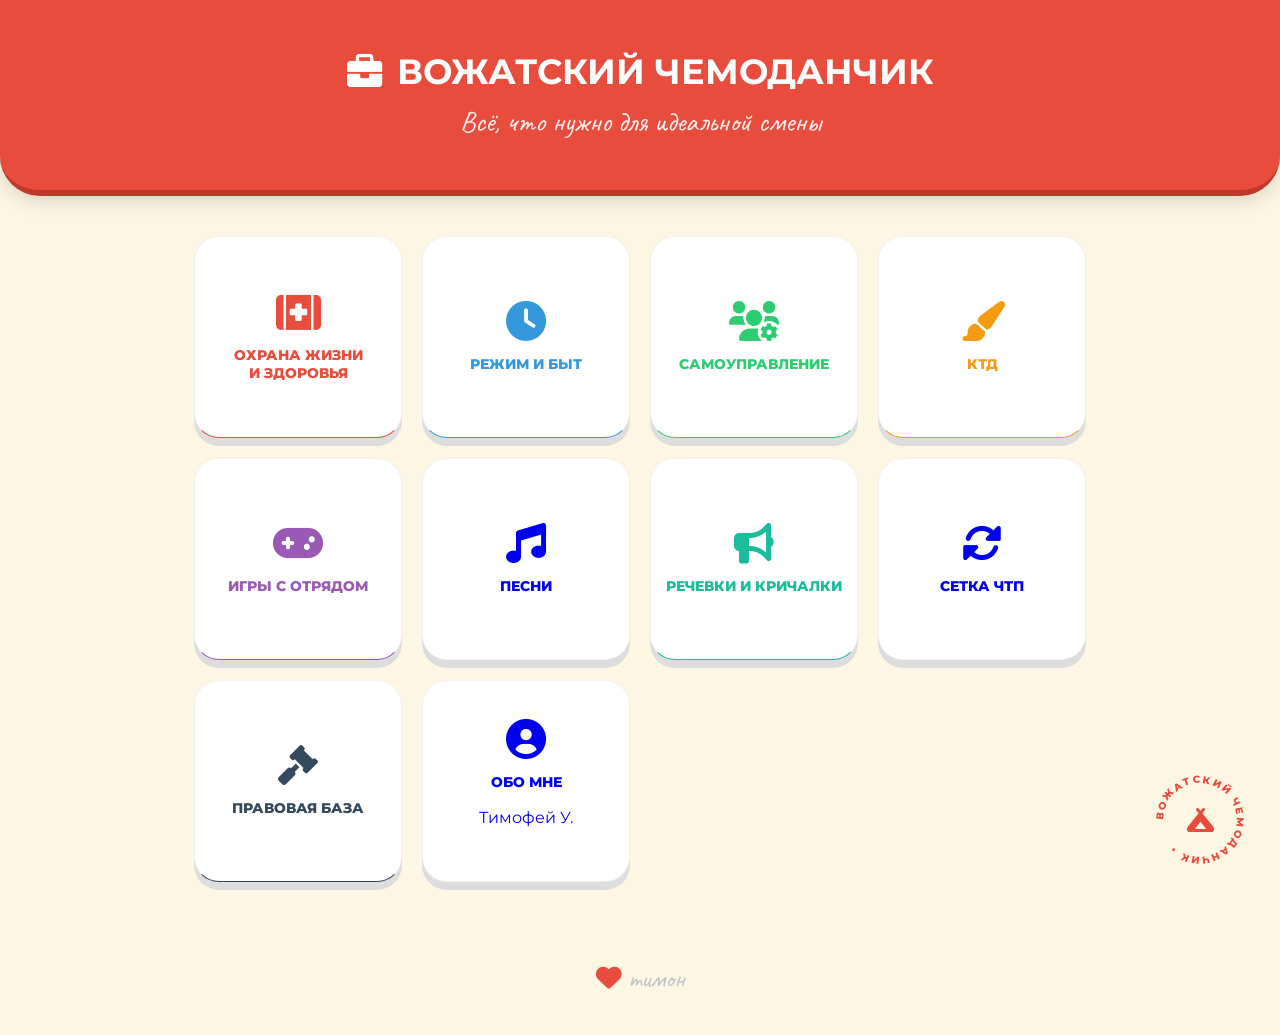
==== index.html @ b3fed138 "Update index.html" ====
<!DOCTYPE html>
<html lang="ru">
<head>
    <meta charset="UTF-8">
    <meta name="viewport" content="width=device-width, initial-scale=1.0">
    <title>Вожатский чемоданчик</title>
    <link href="https://fonts.googleapis.com/css2?family=Montserrat:wght@400;700;800&family=Caveat:wght@600&display=swap" rel="stylesheet">
    <link rel="stylesheet" href="https://cdnjs.cloudflare.com/ajax/libs/font-awesome/6.0.0/css/all.min.css">
    
<style>
    /* --- ГЛОБАЛЬНЫЕ СТИЛИ --- */
    body { 
        font-family: 'Montserrat', sans-serif; 
        background: #fdf6e3; 
        margin: 0; 
        color: #2c3e50; 
        display: flex;
        flex-direction: column;
        min-height: 100vh;
        overflow-x: hidden; /* На всякий случай от горизонтального скролла */
    }

    /* --- ШАПКА (КРАСНАЯ) --- */
    header { 
        text-align: center; 
        padding: 50px 20px; 
        background: #e74c3c; 
        border-bottom: 6px solid #c0392b; 
        border-radius: 0 0 40px 40px; 
        box-shadow: 0 4px 20px rgba(0,0,0,0.15); 
        position: relative; 
        z-index: 10; 
    }

    header h1 { 
        font-size: 2.2rem; 
        color: #ffffff; 
        text-transform: uppercase; 
        margin: 0; 
        display: flex;
        align-items: center;
        justify-content: center;
        gap: 15px;
    }

    header h1 i { color: #ffffff; }

    header p { 
        font-family: 'Caveat', cursive; 
        font-size: 1.8rem; 
        color: rgba(255, 255, 255, 0.9); 
        margin: 10px 0 0; 
    }
    
    /* --- КОНТЕЙНЕР --- */
    .container { 
        max-width: 1000px; 
        margin: 40px auto; 
        padding: 0 20px; 
        position: relative;
        z-index: 1; /* Гарантируем, что контейнер выше фона */
    }

    /* --- ГИБКАЯ СЕТКА (Grid) --- */
    .grid-menu { 
        display: grid; 
        grid-template-columns: repeat(4, 1fr); 
        gap: 20px; 
    }
    
    /* --- КАРТОЧКИ (БАЗОВЫЙ СТИЛЬ) --- */
    .card { 
        background: white; 
        padding: 30px 15px; 
        border-radius: 25px; 
        text-decoration: none; 
        text-align: center; 
        display: flex; 
        flex-direction: column; 
        align-items: center; 
        justify-content: center; 
        /* "Толстая" жесткая тень снизу для эффекта объема */
        box-shadow: 0 8px 0 #ddd; 
        
        /* ПЛАВНОСТЬ ДЛЯ ВСЕХ ИЗМЕНЕНИЙ (наведение и клик) */
        transition: all 0.3s cubic-bezier(0.25, 0.8, 0.25, 1); 
        
        border: 1px solid rgba(0,0,0,0.05); 
        min-height: 140px;
        position: relative;
        top: 0; /* Базовая позиция */
    }

    /* --- ЭФФЕКТ ПРИ НАВЕДЕНИИ (Hover) --- */
    .card:hover { 
        top: -8px; /* Карточка всплывает вверх */
        /* Тень становится мягче, длиннее и прозрачнее, создавая эффект парения */
        box-shadow: 0 15px 30px rgba(0,0,0,0.1); 
    }

    /* Иконка тоже может немного реагировать */
    .card:hover i {
        transform: scale(1.1); /* Слегка увеличивается */
    }

    /* --- ЭФФЕКТ НАЖАТИЯ (Active) --- */
    .card:active { 
        top: 4px; /* При клике карточка опускается вниз */
        /* Тень становится жесткой и короткой */
        box-shadow: 0 4px 0 #ddd; 
        transition: all 0.1s ease; /* Быстрая реакция на клик */
    }

    .card i { 
        font-size: 2.5rem; 
        margin-bottom: 15px; 
        transition: transform 0.2s ease; /* Плавность для иконки */
    }

    .card h3 { 
        margin: 0; 
        font-size: 0.9rem; 
        font-weight: 800; 
        text-transform: uppercase; 
        line-height: 1.2;
    }

    /* Цвета карточек (рамки и иконки) */
    .card-red { border-bottom-color: #e74c3c; color: #e74c3c; }
    .card-blue { border-bottom-color: #3498db; color: #3498db; }
    .card-green { border-bottom-color: #2ecc71; color: #2ecc71; }
    .card-orange { border-bottom-color: #f39c12; color: #f39c12; }
    .card-purple { border-bottom-color: #9b59b6; color: #9b59b6; }
    .card-teal { border-bottom-color: #1abc9c; color: #1abc9c; }
    .card-dark { border-bottom-color: #34495e; color: #34495e; }

    /* --- АДАПТИВНОСТЬ ПОД ЭКРАНЫ --- */
    @media (max-width: 900px) {
        .grid-menu { grid-template-columns: repeat(3, 1fr); } 
    }

    @media (max-width: 600px) {
        .grid-menu { grid-template-columns: repeat(2, 1fr); } 
        header h1 { font-size: 1.6rem; }
        .container { margin-top: 25px; }
        
        /* На мобильных отключаем эффект всплытия, оставляем только клик */
        .card:hover { top: 0; box-shadow: 0 8px 0 #ddd; }
        .card:hover i { transform: scale(1); }
    }

    footer { 
        margin-top: auto; 
        text-align: center; 
        padding: 40px; 
        font-family: 'Caveat'; 
        font-size: 1.6rem; 
        color: #bdc3c7; 
    }

    /* --- КРУГЛЫЙ БЕЙДЖ (ПЕЧАТЬ) --- */
        .circle-badge {
            position: fixed;
            bottom: 30px;
            right: 30px;
            width: 100px; /* Уменьшили размер, чтобы не мешал */
            height: 100px;
            z-index: 1000;
            pointer-events: none; /* Чтобы не мешал кликать по карточкам */
        }

        .circle-badge svg {
            width: 100%;
            height: 100%;
            animation: rotate-badge 15s infinite linear; /* Скорость вращения */
        }

        .circle-badge text {
            font-family: 'Montserrat';
            font-weight: 800;
            font-size: 10px;
            fill: #e74c3c; /* Цвет текста в тон хедеру */
            letter-spacing: 2px;
            text-transform: uppercase;
        }

        .badge-icon {
            position: absolute;
            top: 50%;
            left: 50%;
            transform: translate(-50%, -50%);
            font-size: 1.5rem;
            color: #e74c3c;
        }

        /* АНИМАЦИЯ ВРАЩЕНИЯ */
        @keyframes rotate-badge {
            from { transform: rotate(0deg); }
            to { transform: rotate(360deg); }
        }

        /* Скрываем на мобилках, чтобы не перекрывал кнопки */
        @media (max-width: 600px) {
            .circle-badge { display: none; }
        }
</style>
</head>

<body>
    <div class="fireflies"></div>

    <header>
        <h1><i class="fas fa-briefcase"></i> Вожатский чемоданчик</h1>
        <p>Всё, что нужно для идеальной смены</p>
    </header>

    <main class="container">
        <nav class="grid-menu">
            <a href="safety.html" class="card card-red">
                <i class="fas fa-first-aid"></i>
                <h3>Охрана жизни <br>и здоровья</h3>
            </a>

            <a href="routine.html" class="card card-blue">
                <i class="fas fa-clock"></i>
                <h3>Режим и быт</h3>
            </a>

            <a href="self-gov.html" class="card card-green">
                <i class="fas fa-users-cog"></i>
                <h3>Самоуправление</h3>
            </a>

            <a href="ktd.html" class="card card-orange">
                <i class="fas fa-paint-brush"></i>
                <h3>КТД</h3>
            </a>

            <a href="games.html" class="card card-purple">
                <i class="fas fa-gamepad"></i>
                <h3>Игры с отрядом</h3>
            </a>

            <a href="songs.html" class="card card-yellow">
                <i class="fas fa-music"></i>
                <h3>Песни</h3>
            </a>

            <a href="chants.html" class="card card-teal">
                <i class="fas fa-bullhorn"></i>
                <h3>Речевки и Кричалки</h3>
            </a>

            <a href="chtp.html" class="card card-cyan">
                <i class="fas fa-sync-alt"></i>
                <h3>Сетка ЧТП</h3>
            </a>

            <a href="laws.html" class="card card-dark">
                <i class="fas fa-gavel"></i>
                <h3>Правовая база</h3>
            </a>

            <a href="about.html" class="card card-about">
                <i class="fas fa-user-circle"></i>
                <h3>Обо мне</h3>
                <p>Тимофей У.</p>
            </a>
        </nav>
    </main>

    <footer>
        <i class="fas fa-heart" style="color: #e74c3c;"></i> тимон
    </footer>

    <div class="circle-badge">
        <svg viewBox="0 0 100 100">
            <defs>
                <path id="circlePath" d="M 50, 50 m -37, 0 a 37,37 0 1,1 74,0 a 37,37 0 1,1 -74,0"></path>
            </defs>
            <text>
                <textPath xlink:href="#circlePath">
                    вожатский чемоданчик • 
                </textPath>
            </text>
        </svg>
        <div class="badge-icon"><i class="fas fa-campground"></i></div>
    </div>
</body>
</html>
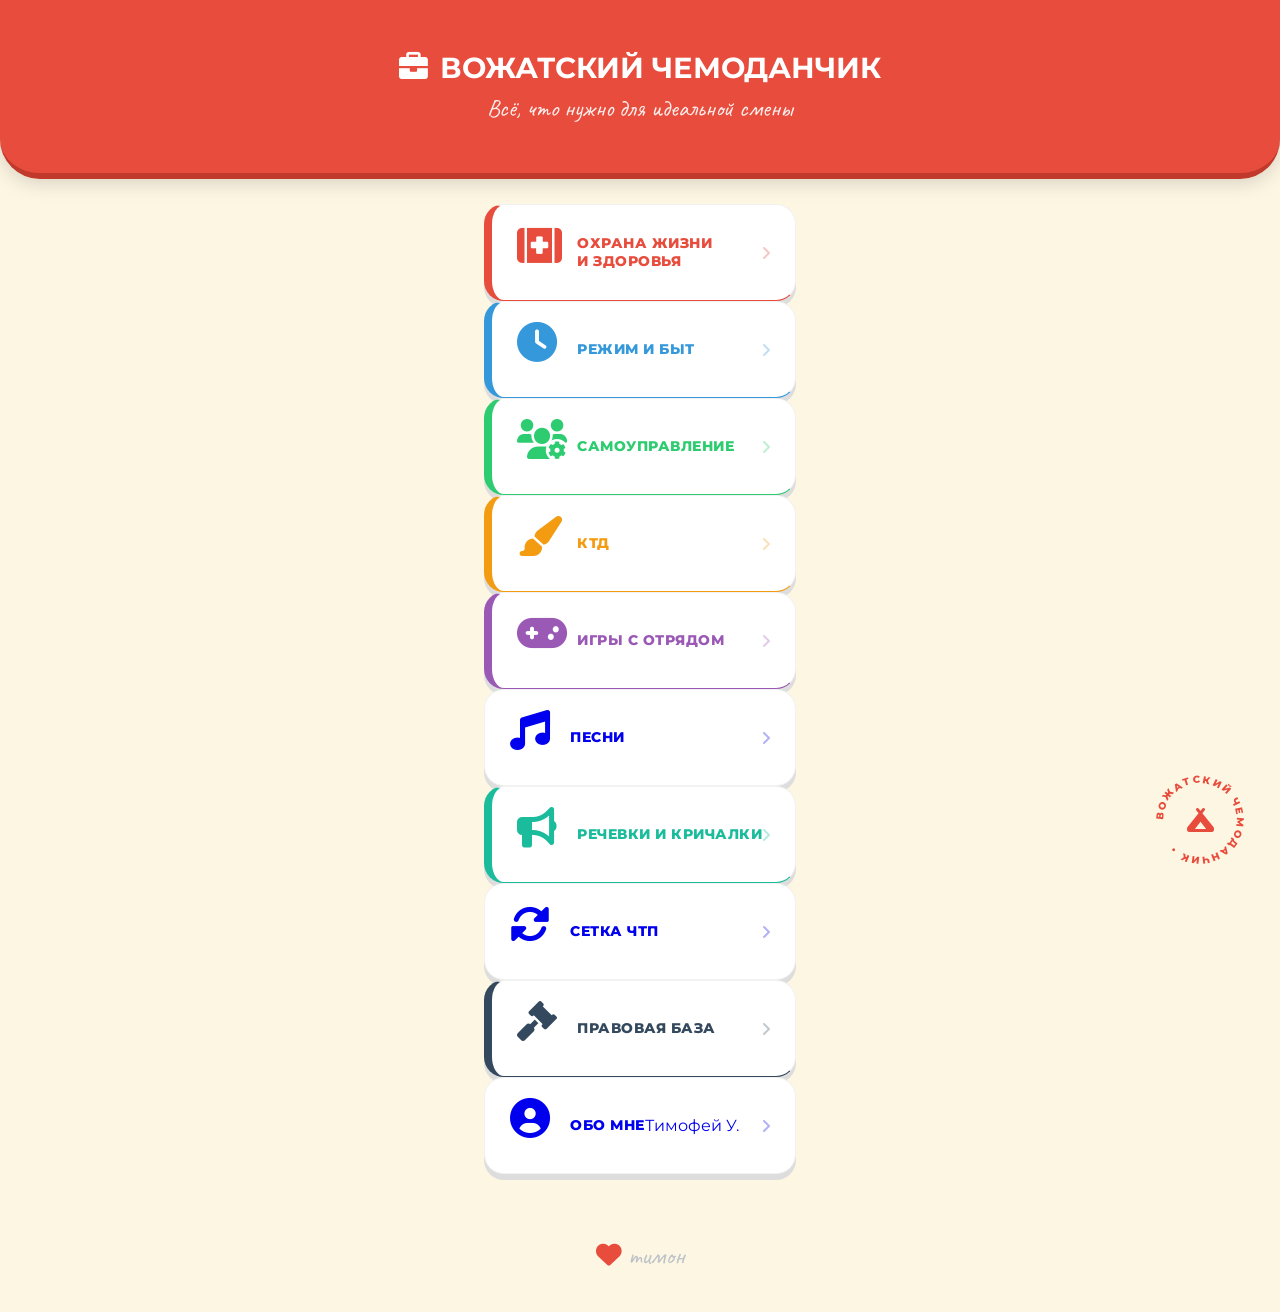
==== commit a5d98e37: "Update index.html" ====
--- a/index.html
+++ b/index.html
@@ -6,90 +6,131 @@
     <title>Вожатский чемоданчик</title>
     <link href="https://fonts.googleapis.com/css2?family=Montserrat:wght@400;700;800&family=Caveat:wght@600&display=swap" rel="stylesheet">
     <link rel="stylesheet" href="https://cdnjs.cloudflare.com/ajax/libs/font-awesome/6.0.0/css/all.min.css">
-    
-<style>
-    /* --- ГЛОБАЛЬНЫЕ СТИЛИ --- */
-    body { 
-        font-family: 'Montserrat', sans-serif; 
-        background: #fdf6e3; 
-        margin: 0; 
-        color: #2c3e50; 
-        display: flex;
-        flex-direction: column;
-        min-height: 100vh;
-        overflow-x: hidden; /* На всякий случай от горизонтального скролла */
-    }
-
-    /* --- ШАПКА (КРАСНАЯ) --- */
-    header { 
-        text-align: center; 
-        padding: 50px 20px; 
-        background: #e74c3c; 
-        border-bottom: 6px solid #c0392b; 
-        border-radius: 0 0 40px 40px; 
-        box-shadow: 0 4px 20px rgba(0,0,0,0.15); 
-        position: relative; 
-        z-index: 10; 
-    }
-
-    header h1 { 
-        font-size: 2.2rem; 
-        color: #ffffff; 
-        text-transform: uppercase; 
-        margin: 0; 
-        display: flex;
-        align-items: center;
-        justify-content: center;
-        gap: 15px;
-    }
-
-    header h1 i { color: #ffffff; }
-
-    header p { 
-        font-family: 'Caveat', cursive; 
-        font-size: 1.8rem; 
-        color: rgba(255, 255, 255, 0.9); 
-        margin: 10px 0 0; 
-    }
-    
-    /* --- КОНТЕЙНЕР --- */
-    .container { 
-        max-width: 1000px; 
-        margin: 40px auto; 
-        padding: 0 20px; 
-        position: relative;
-        z-index: 1; /* Гарантируем, что контейнер выше фона */
-    }
-
-    /* --- ГИБКАЯ СЕТКА (Grid) --- */
-    .grid-menu { 
-        display: grid; 
-        grid-template-columns: repeat(4, 1fr); 
-        gap: 20px; 
-    }
-    
-    /* --- КАРТОЧКИ (БАЗОВЫЙ СТИЛЬ) --- */
-    .card { 
-        background: white; 
-        padding: 30px 15px; 
-        border-radius: 25px; 
-        text-decoration: none; 
-        text-align: center; 
-        display: flex; 
-        flex-direction: column; 
-        align-items: center; 
-        justify-content: center; 
-        /* "Толстая" жесткая тень снизу для эффекта объема */
-        box-shadow: 0 8px 0 #ddd; 
-        
-        /* ПЛАВНОСТЬ ДЛЯ ВСЕХ ИЗМЕНЕНИЙ (наведение и клик) */
-        transition: all 0.3s cubic-bezier(0.25, 0.8, 0.25, 1); 
-        
-        border: 1px solid rgba(0,0,0,0.05); 
-        min-height: 140px;
-        position: relative;
-        top: 0; /* Базовая позиция */
-    }
+    <link rel="manifest" href="manifest.json">
+<meta name="theme-color" content="#e74c3c">
+    <link rel="apple-touch-icon" href="icon-192.png">
+<meta name="apple-mobile-web-app-capable" content="yes">
+<meta name="apple-mobile-web-app-status-bar-style" content="black-translucent">
+<style>
+    /* --- ГЛОБАЛЬНЫЕ СТИЛИ --- */
+    body { 
+        font-family: 'Montserrat', sans-serif; 
+        background: #fdf6e3; 
+        margin: 0; 
+        color: #2c3e50; 
+        display: flex;
+        flex-direction: column;
+        min-height: 100vh;
+    }
+
+    /* --- ШАПКА (КРАСНАЯ) --- */
+    header { 
+        text-align: center; 
+        padding: 50px 20px; 
+        background: #e74c3c; 
+        border-bottom: 6px solid #c0392b; 
+        border-radius: 0 0 40px 40px; 
+        box-shadow: 0 4px 20px rgba(0,0,0,0.15); 
+        position: relative; 
+        z-index: 10; 
+    }
+
+    header h1 { 
+        font-size: 1.8rem; 
+        color: #ffffff; 
+        text-transform: uppercase; 
+        margin: 0; 
+        display: flex;
+        align-items: center;
+        justify-content: center;
+        gap: 12px;
+    }
+
+    header p { 
+        font-family: 'Caveat', cursive; 
+        font-size: 1.5rem; 
+        color: rgba(255, 255, 255, 0.9); 
+        margin: 8px 0 0; 
+    }
+    
+    /* --- КОНТЕЙНЕР СПИСКА --- */
+    .container { 
+        max-width: 600px; /* Сужаем для удобства чтения */
+        margin: 25px auto; 
+        padding: 0 15px; 
+    }
+
+    /* --- ВЕРТИКАЛЬНЫЙ СПИСОК --- */
+    .list-menu { 
+        display: flex;
+        flex-direction: column;
+        gap: 15px; /* Отступ между плашками */
+    }
+    
+    /* --- ШИРОКИЕ КАРТОЧКИ --- */
+    .card { 
+        background: white; 
+        padding: 20px 25px; 
+        border-radius: 20px; 
+        text-decoration: none; 
+        display: flex; 
+        align-items: center; /* Выравнивание по горизонтали */
+        box-shadow: 0 6px 0 #ddd; 
+        transition: all 0.2s ease; 
+        border: 1px solid rgba(0,0,0,0.05); 
+        position: relative;
+        top: 0;
+    }
+
+    .card:active { 
+        top: 4px;
+        box-shadow: 0 2px 0 #ddd; 
+    }
+
+    /* Иконка слева */
+    .card i { 
+        font-size: 1.8rem; 
+        margin-right: 20px; 
+        width: 40px; /* Фиксированная ширина для ровного списка */
+        text-align: center;
+    }
+
+    /* Текст карточки */
+    .card h3 { 
+        margin: 0; 
+        font-size: 1.1rem; 
+        font-weight: 800; 
+        text-transform: uppercase; 
+        letter-spacing: 0.5px;
+    }
+
+    /* Стрелочка вправо (опционально, для вида приложения) */
+    .card::after {
+        content: '\f105'; /* Код стрелки FontAwesome */
+        font-family: 'Font Awesome 6 Free';
+        font-weight: 900;
+        margin-left: auto;
+        opacity: 0.3;
+    }
+
+    /* Цвета для левой полоски или текста */
+    .card-red { border-left: 8px solid #e74c3c; color: #e74c3c; }
+    .card-blue { border-left: 8px solid #3498db; color: #3498db; }
+    .card-green { border-left: 8px solid #2ecc71; color: #2ecc71; }
+    .card-orange { border-left: 8px solid #f39c12; color: #f39c12; }
+    .card-purple { border-left: 8px solid #9b59b6; color: #9b59b6; }
+    .card-teal { border-left: 8px solid #1abc9c; color: #1abc9c; }
+    .card-dark { border-left: 8px solid #34495e; color: #34495e; }
+
+    footer { 
+        margin-top: auto; 
+        text-align: center; 
+        padding: 30px; 
+        font-family: 'Caveat'; 
+        font-size: 1.4rem; 
+        color: #bdc3c7; 
+    }
+
 
     /* --- ЭФФЕКТ ПРИ НАВЕДЕНИИ (Hover) --- */
     .card:hover { 
@@ -286,5 +327,12 @@
         </svg>
         <div class="badge-icon"><i class="fas fa-campground"></i></div>
     </div>
+    <script>
+    if ('serviceWorker' in navigator) {
+        navigator.serviceWorker.register('./sw.js')
+            .then(() => console.log('Офлайн режим активирован!'))
+            .catch((err) => console.log('Ошибка:', err));
+    }
+</script>
 </body>
 </html>
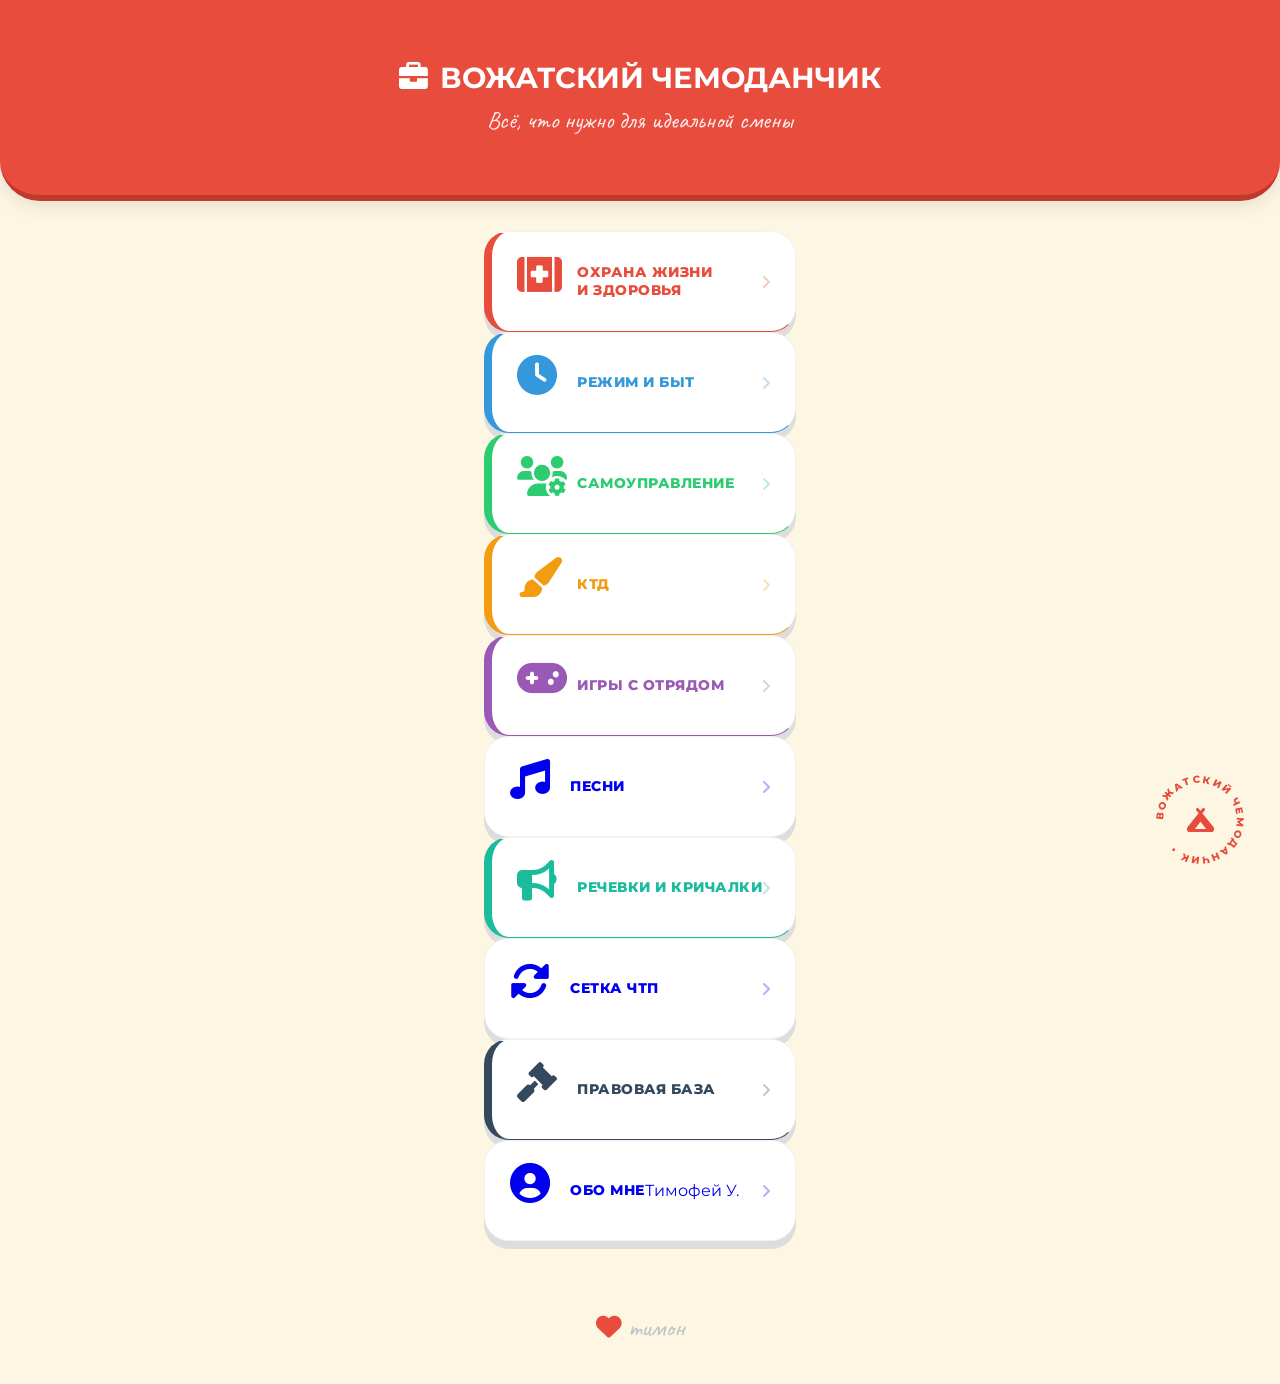
==== commit bc90f7e0: "Update index.html" ====
--- a/index.html
+++ b/index.html
@@ -23,14 +23,14 @@
         min-height: 100vh;
     }
 
-    /* --- ШАПКА (КРАСНАЯ) --- */
+    /* --- ШАПКА --- */
     header { 
         text-align: center; 
-        padding: 50px 20px; 
+        padding: 60px 20px; 
         background: #e74c3c; 
         border-bottom: 6px solid #c0392b; 
         border-radius: 0 0 40px 40px; 
-        box-shadow: 0 4px 20px rgba(0,0,0,0.15); 
+        box-shadow: 0 4px 20px rgba(0,0,0,0.1); 
         position: relative; 
         z-index: 10; 
     }
@@ -50,32 +50,32 @@
         font-family: 'Caveat', cursive; 
         font-size: 1.5rem; 
         color: rgba(255, 255, 255, 0.9); 
-        margin: 8px 0 0; 
+        margin: 10px 0 0; 
     }
     
-    /* --- КОНТЕЙНЕР СПИСКА --- */
+    /* --- КОНТЕЙНЕР --- */
     .container { 
-        max-width: 600px; /* Сужаем для удобства чтения */
-        margin: 25px auto; 
-        padding: 0 15px; 
-    }
-
-    /* --- ВЕРТИКАЛЬНЫЙ СПИСОК --- */
+        max-width: 500px; /* Еще немного сузили для изящности */
+        margin: 30px auto; 
+        padding: 0 20px; 
+    }
+
+    /* --- СПИСОК С ВОЗДУХОМ --- */
     .list-menu { 
         display: flex;
         flex-direction: column;
-        gap: 15px; /* Отступ между плашками */
+        gap: 20px; /* ВОТ ОН, ВАШ ВОЗДУХ МЕЖДУ КАРТОЧКАМИ */
     }
     
-    /* --- ШИРОКИЕ КАРТОЧКИ --- */
+    /* --- КАРТОЧКИ --- */
     .card { 
         background: white; 
-        padding: 20px 25px; 
-        border-radius: 20px; 
+        padding: 22px 25px; 
+        border-radius: 25px; /* Сделали углы более круглыми, под iOS */
         text-decoration: none; 
         display: flex; 
-        align-items: center; /* Выравнивание по горизонтали */
-        box-shadow: 0 6px 0 #ddd; 
+        align-items: center; 
+        box-shadow: 0 8px 0 #ddd; /* Глубокая тень для объема */
         transition: all 0.2s ease; 
         border: 1px solid rgba(0,0,0,0.05); 
         position: relative;
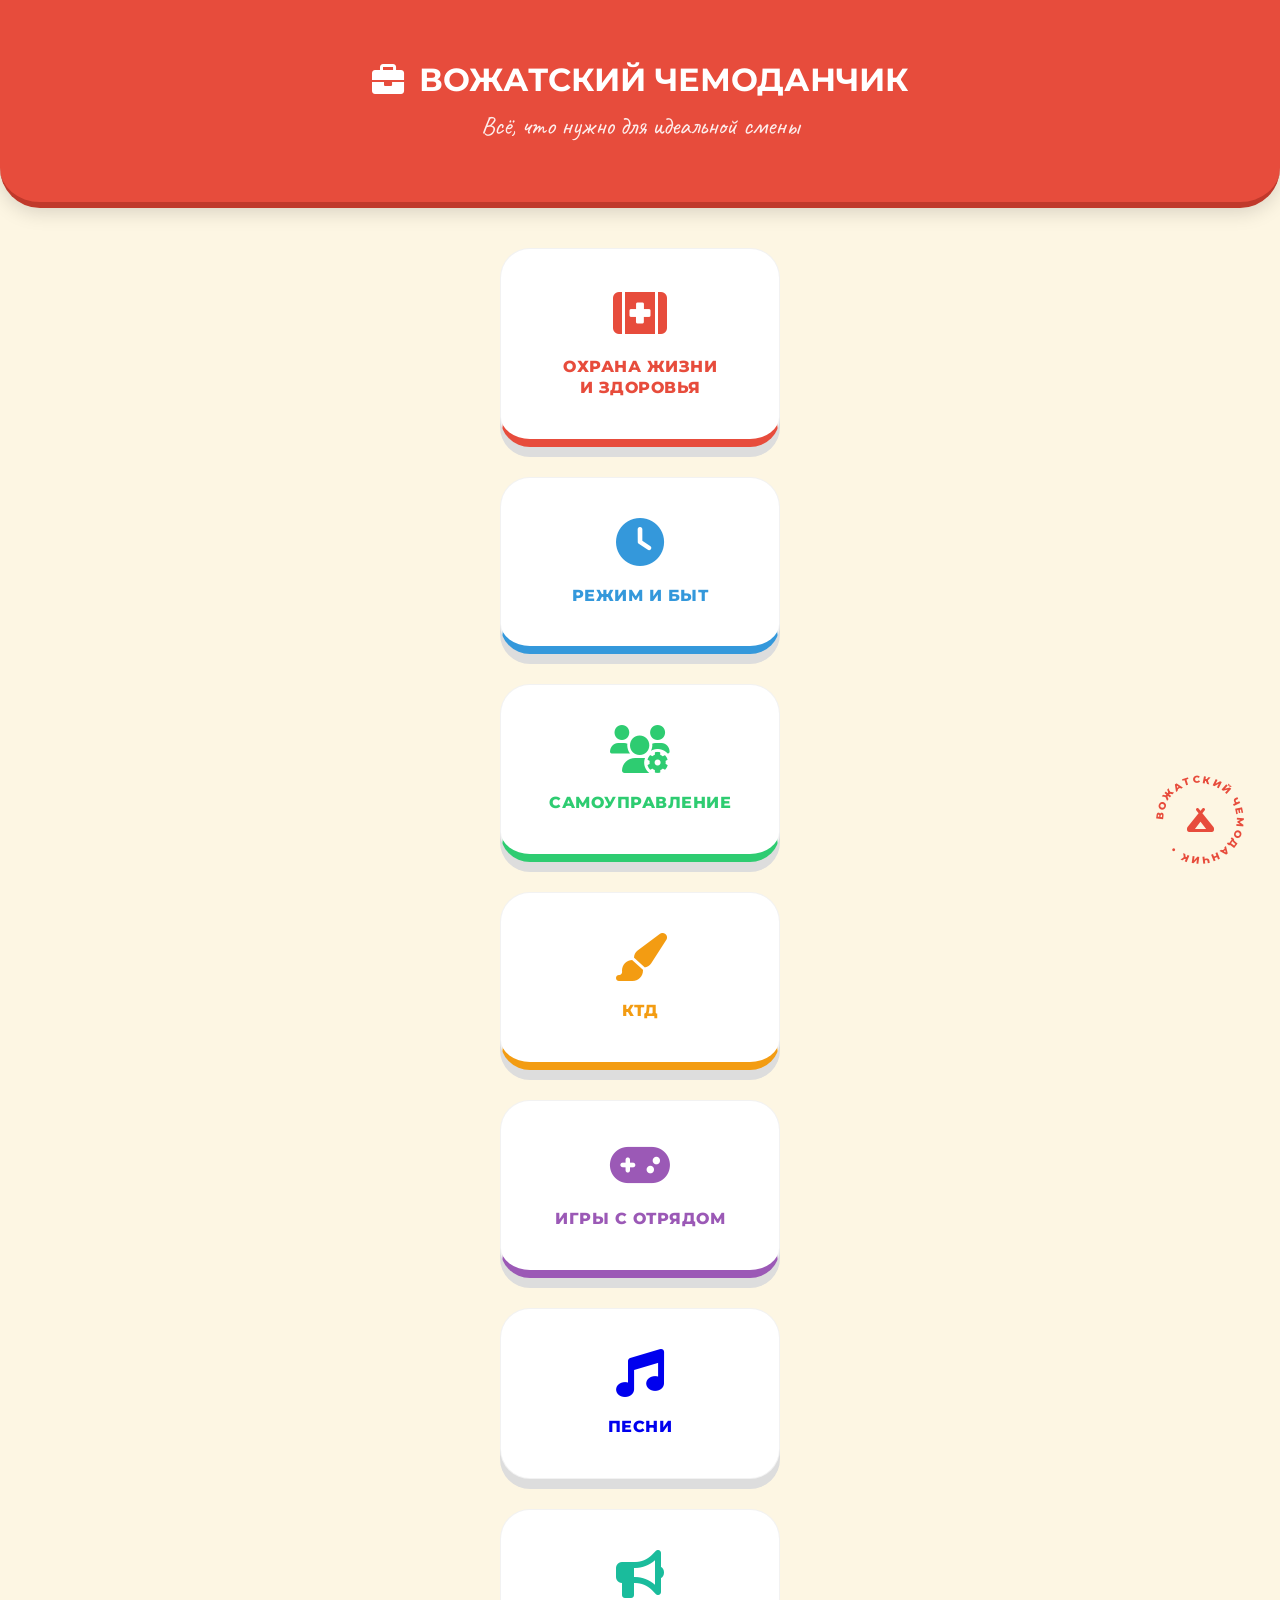
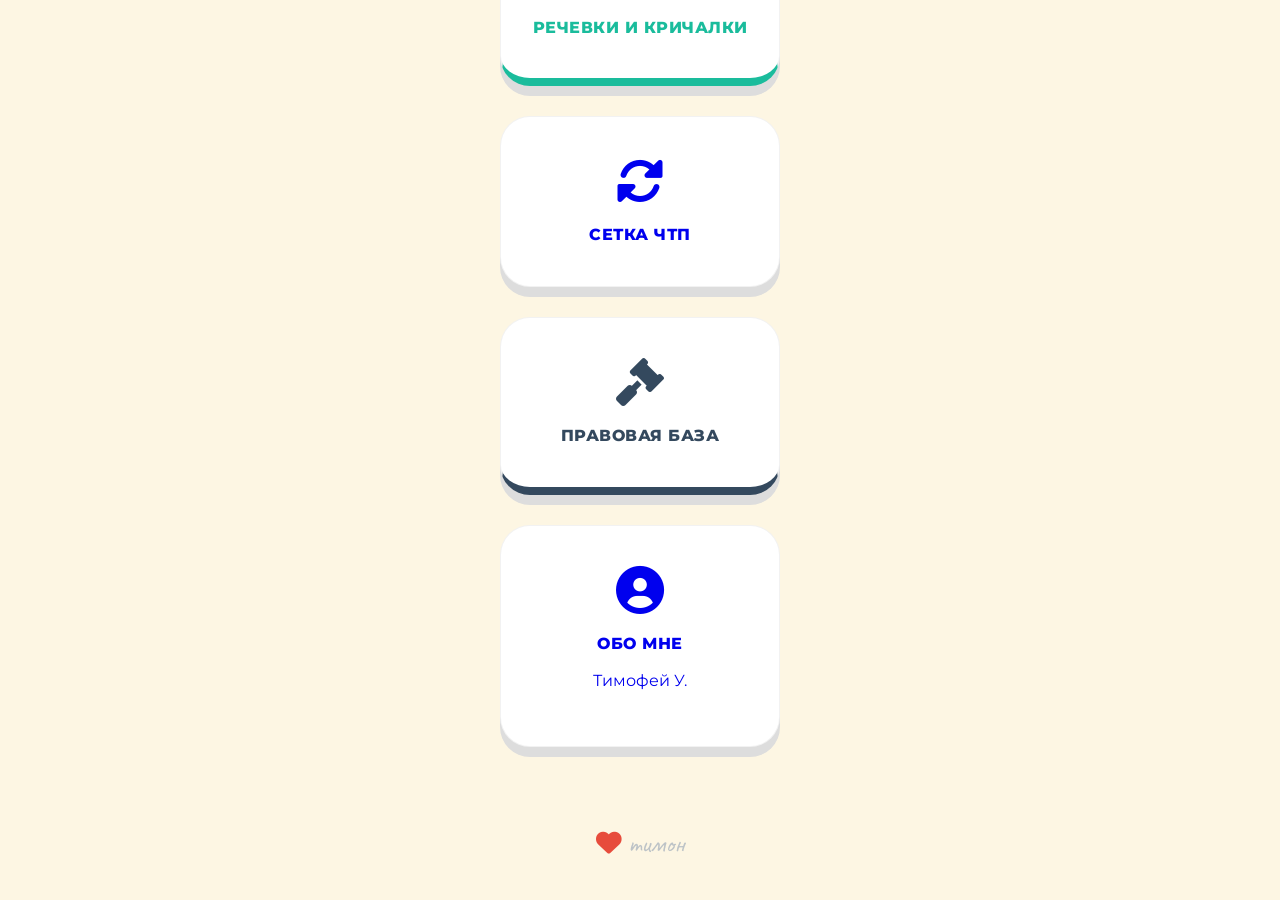
==== commit da4d7602: "Update index.html" ====
--- a/index.html
+++ b/index.html
@@ -21,230 +21,183 @@
         display: flex;
         flex-direction: column;
         min-height: 100vh;
-    }
-
-    /* --- ШАПКА --- */
+        overflow-x: hidden;
+    }
+
+    /* --- ШАПКА (КРАСНАЯ) --- */
     header { 
         text-align: center; 
         padding: 60px 20px; 
         background: #e74c3c; 
         border-bottom: 6px solid #c0392b; 
         border-radius: 0 0 40px 40px; 
-        box-shadow: 0 4px 20px rgba(0,0,0,0.1); 
+        box-shadow: 0 4px 20px rgba(0,0,0,0.15); 
         position: relative; 
         z-index: 10; 
     }
 
     header h1 { 
-        font-size: 1.8rem; 
+        font-size: 2rem; 
         color: #ffffff; 
         text-transform: uppercase; 
         margin: 0; 
         display: flex;
         align-items: center;
         justify-content: center;
-        gap: 12px;
+        gap: 15px;
     }
 
     header p { 
         font-family: 'Caveat', cursive; 
-        font-size: 1.5rem; 
+        font-size: 1.6rem; 
         color: rgba(255, 255, 255, 0.9); 
         margin: 10px 0 0; 
     }
     
     /* --- КОНТЕЙНЕР --- */
     .container { 
-        max-width: 500px; /* Еще немного сузили для изящности */
-        margin: 30px auto; 
-        padding: 0 20px; 
-    }
-
-    /* --- СПИСОК С ВОЗДУХОМ --- */
-    .list-menu { 
-        display: flex;
-        flex-direction: column;
-        gap: 20px; /* ВОТ ОН, ВАШ ВОЗДУХ МЕЖДУ КАРТОЧКАМИ */
+        max-width: 1100px; 
+        margin: 40px auto; 
+        padding: 0 25px; 
+    }
+
+    /* --- АДАПТИВНАЯ СЕТКА (Grid) --- */
+    .grid-menu { 
+        display: grid; 
+        /* На ПК карточки минимум 280px, на мобилках автоматически 1 в ряд */
+        grid-template-columns: repeat(auto-fit, minmax(280px, 1fr)); 
+        gap: 30px; /* Много "воздуха" между карточками */
     }
     
     /* --- КАРТОЧКИ --- */
     .card { 
         background: white; 
-        padding: 22px 25px; 
-        border-radius: 25px; /* Сделали углы более круглыми, под iOS */
+        padding: 40px 20px; 
+        border-radius: 30px; 
         text-decoration: none; 
+        text-align: center; 
         display: flex; 
+        flex-direction: column; 
         align-items: center; 
-        box-shadow: 0 8px 0 #ddd; /* Глубокая тень для объема */
-        transition: all 0.2s ease; 
+        justify-content: center; 
+        box-shadow: 0 10px 0 #ddd; /* Объемная тень снизу */
+        transition: all 0.3s cubic-bezier(0.25, 0.8, 0.25, 1); 
         border: 1px solid rgba(0,0,0,0.05); 
         position: relative;
         top: 0;
     }
 
+    /* ЭФФЕКТ ПРИ НАВЕДЕНИИ (Hover) */
+    @media (min-width: 601px) {
+        .card:hover { 
+            top: -10px; 
+            box-shadow: 0 20px 40px rgba(0,0,0,0.1); 
+        }
+        .card:hover i {
+            transform: scale(1.1);
+        }
+    }
+
+    /* ЭФФЕКТ НАЖАТИЯ (Active) */
     .card:active { 
-        top: 4px;
-        box-shadow: 0 2px 0 #ddd; 
-    }
-
-    /* Иконка слева */
+        top: 5px;
+        box-shadow: 0 4px 0 #ddd; 
+        transition: all 0.1s ease;
+    }
+
     .card i { 
-        font-size: 1.8rem; 
-        margin-right: 20px; 
-        width: 40px; /* Фиксированная ширина для ровного списка */
-        text-align: center;
-    }
-
-    /* Текст карточки */
+        font-size: 3rem; 
+        margin-bottom: 20px; 
+        transition: transform 0.3s ease;
+    }
+
     .card h3 { 
         margin: 0; 
-        font-size: 1.1rem; 
+        font-size: 1rem; 
         font-weight: 800; 
         text-transform: uppercase; 
+        line-height: 1.3;
         letter-spacing: 0.5px;
     }
 
-    /* Стрелочка вправо (опционально, для вида приложения) */
-    .card::after {
-        content: '\f105'; /* Код стрелки FontAwesome */
-        font-family: 'Font Awesome 6 Free';
-        font-weight: 900;
-        margin-left: auto;
-        opacity: 0.3;
-    }
-
-    /* Цвета для левой полоски или текста */
-    .card-red { border-left: 8px solid #e74c3c; color: #e74c3c; }
-    .card-blue { border-left: 8px solid #3498db; color: #3498db; }
-    .card-green { border-left: 8px solid #2ecc71; color: #2ecc71; }
-    .card-orange { border-left: 8px solid #f39c12; color: #f39c12; }
-    .card-purple { border-left: 8px solid #9b59b6; color: #9b59b6; }
-    .card-teal { border-left: 8px solid #1abc9c; color: #1abc9c; }
-    .card-dark { border-left: 8px solid #34495e; color: #34495e; }
+    /* ЦВЕТА КАРТОЧЕК (Нижний бортик и иконки) */
+    .card-red { border-bottom: 8px solid #e74c3c; color: #e74c3c; }
+    .card-blue { border-bottom: 8px solid #3498db; color: #3498db; }
+    .card-green { border-bottom: 8px solid #2ecc71; color: #2ecc71; }
+    .card-orange { border-bottom: 8px solid #f39c12; color: #f39c12; }
+    .card-purple { border-bottom: 8px solid #9b59b6; color: #9b59b6; }
+    .card-teal { border-bottom: 8px solid #1abc9c; color: #1abc9c; }
+    .card-dark { border-bottom: 8px solid #34495e; color: #34495e; }
+
+    /* --- МОБИЛЬНАЯ АДАПТАЦИЯ --- */
+    @media (max-width: 600px) {
+        .grid-menu { 
+            grid-template-columns: 1fr; /* Строго одна карточка в ряд */
+            gap: 25px; /* Воздух между плашками */
+        }
+        
+        .card {
+            padding: 45px 20px; /* Крупнее для удобства нажатия */
+        }
+
+        header h1 { font-size: 1.6rem; }
+        .container { margin-top: 25px; }
+    }
+
+    /* --- КРУГЛЫЙ БЕЙДЖ (ПЕЧАТЬ) --- */
+    .circle-badge {
+        position: fixed;
+        bottom: 30px;
+        right: 30px;
+        width: 100px;
+        height: 100px;
+        z-index: 1000;
+        pointer-events: none;
+    }
+
+    .circle-badge svg {
+        width: 100%;
+        height: 100%;
+        animation: rotate-badge 15s infinite linear;
+    }
+
+    .circle-badge text {
+        font-family: 'Montserrat';
+        font-weight: 800;
+        font-size: 10px;
+        fill: #e74c3c;
+        letter-spacing: 2px;
+        text-transform: uppercase;
+    }
+
+    .badge-icon {
+        position: absolute;
+        top: 50%;
+        left: 50%;
+        transform: translate(-50%, -50%);
+        font-size: 1.5rem;
+        color: #e74c3c;
+    }
+
+    @keyframes rotate-badge {
+        from { transform: rotate(0deg); }
+        to { transform: rotate(360deg); }
+    }
+
+    @media (max-width: 600px) {
+        .circle-badge { display: none; } /* Скрываем на телефонах */
+    }
 
     footer { 
         margin-top: auto; 
         text-align: center; 
-        padding: 30px; 
+        padding: 40px; 
         font-family: 'Caveat'; 
-        font-size: 1.4rem; 
+        font-size: 1.6rem; 
         color: #bdc3c7; 
-    }
-
-
-    /* --- ЭФФЕКТ ПРИ НАВЕДЕНИИ (Hover) --- */
-    .card:hover { 
-        top: -8px; /* Карточка всплывает вверх */
-        /* Тень становится мягче, длиннее и прозрачнее, создавая эффект парения */
-        box-shadow: 0 15px 30px rgba(0,0,0,0.1); 
-    }
-
-    /* Иконка тоже может немного реагировать */
-    .card:hover i {
-        transform: scale(1.1); /* Слегка увеличивается */
-    }
-
-    /* --- ЭФФЕКТ НАЖАТИЯ (Active) --- */
-    .card:active { 
-        top: 4px; /* При клике карточка опускается вниз */
-        /* Тень становится жесткой и короткой */
-        box-shadow: 0 4px 0 #ddd; 
-        transition: all 0.1s ease; /* Быстрая реакция на клик */
-    }
-
-    .card i { 
-        font-size: 2.5rem; 
-        margin-bottom: 15px; 
-        transition: transform 0.2s ease; /* Плавность для иконки */
-    }
-
-    .card h3 { 
-        margin: 0; 
-        font-size: 0.9rem; 
-        font-weight: 800; 
-        text-transform: uppercase; 
-        line-height: 1.2;
-    }
-
-    /* Цвета карточек (рамки и иконки) */
-    .card-red { border-bottom-color: #e74c3c; color: #e74c3c; }
-    .card-blue { border-bottom-color: #3498db; color: #3498db; }
-    .card-green { border-bottom-color: #2ecc71; color: #2ecc71; }
-    .card-orange { border-bottom-color: #f39c12; color: #f39c12; }
-    .card-purple { border-bottom-color: #9b59b6; color: #9b59b6; }
-    .card-teal { border-bottom-color: #1abc9c; color: #1abc9c; }
-    .card-dark { border-bottom-color: #34495e; color: #34495e; }
-
-    /* --- АДАПТИВНОСТЬ ПОД ЭКРАНЫ --- */
-    @media (max-width: 900px) {
-        .grid-menu { grid-template-columns: repeat(3, 1fr); } 
-    }
-
-    @media (max-width: 600px) {
-        .grid-menu { grid-template-columns: repeat(2, 1fr); } 
-        header h1 { font-size: 1.6rem; }
-        .container { margin-top: 25px; }
-        
-        /* На мобильных отключаем эффект всплытия, оставляем только клик */
-        .card:hover { top: 0; box-shadow: 0 8px 0 #ddd; }
-        .card:hover i { transform: scale(1); }
-    }
-
-    footer { 
-        margin-top: auto; 
-        text-align: center; 
-        padding: 40px; 
-        font-family: 'Caveat'; 
-        font-size: 1.6rem; 
-        color: #bdc3c7; 
-    }
-
-    /* --- КРУГЛЫЙ БЕЙДЖ (ПЕЧАТЬ) --- */
-        .circle-badge {
-            position: fixed;
-            bottom: 30px;
-            right: 30px;
-            width: 100px; /* Уменьшили размер, чтобы не мешал */
-            height: 100px;
-            z-index: 1000;
-            pointer-events: none; /* Чтобы не мешал кликать по карточкам */
-        }
-
-        .circle-badge svg {
-            width: 100%;
-            height: 100%;
-            animation: rotate-badge 15s infinite linear; /* Скорость вращения */
-        }
-
-        .circle-badge text {
-            font-family: 'Montserrat';
-            font-weight: 800;
-            font-size: 10px;
-            fill: #e74c3c; /* Цвет текста в тон хедеру */
-            letter-spacing: 2px;
-            text-transform: uppercase;
-        }
-
-        .badge-icon {
-            position: absolute;
-            top: 50%;
-            left: 50%;
-            transform: translate(-50%, -50%);
-            font-size: 1.5rem;
-            color: #e74c3c;
-        }
-
-        /* АНИМАЦИЯ ВРАЩЕНИЯ */
-        @keyframes rotate-badge {
-            from { transform: rotate(0deg); }
-            to { transform: rotate(360deg); }
-        }
-
-        /* Скрываем на мобилках, чтобы не перекрывал кнопки */
-        @media (max-width: 600px) {
-            .circle-badge { display: none; }
-        }
-</style>
+    }
+</style>
+
 </head>
 
 <body>
